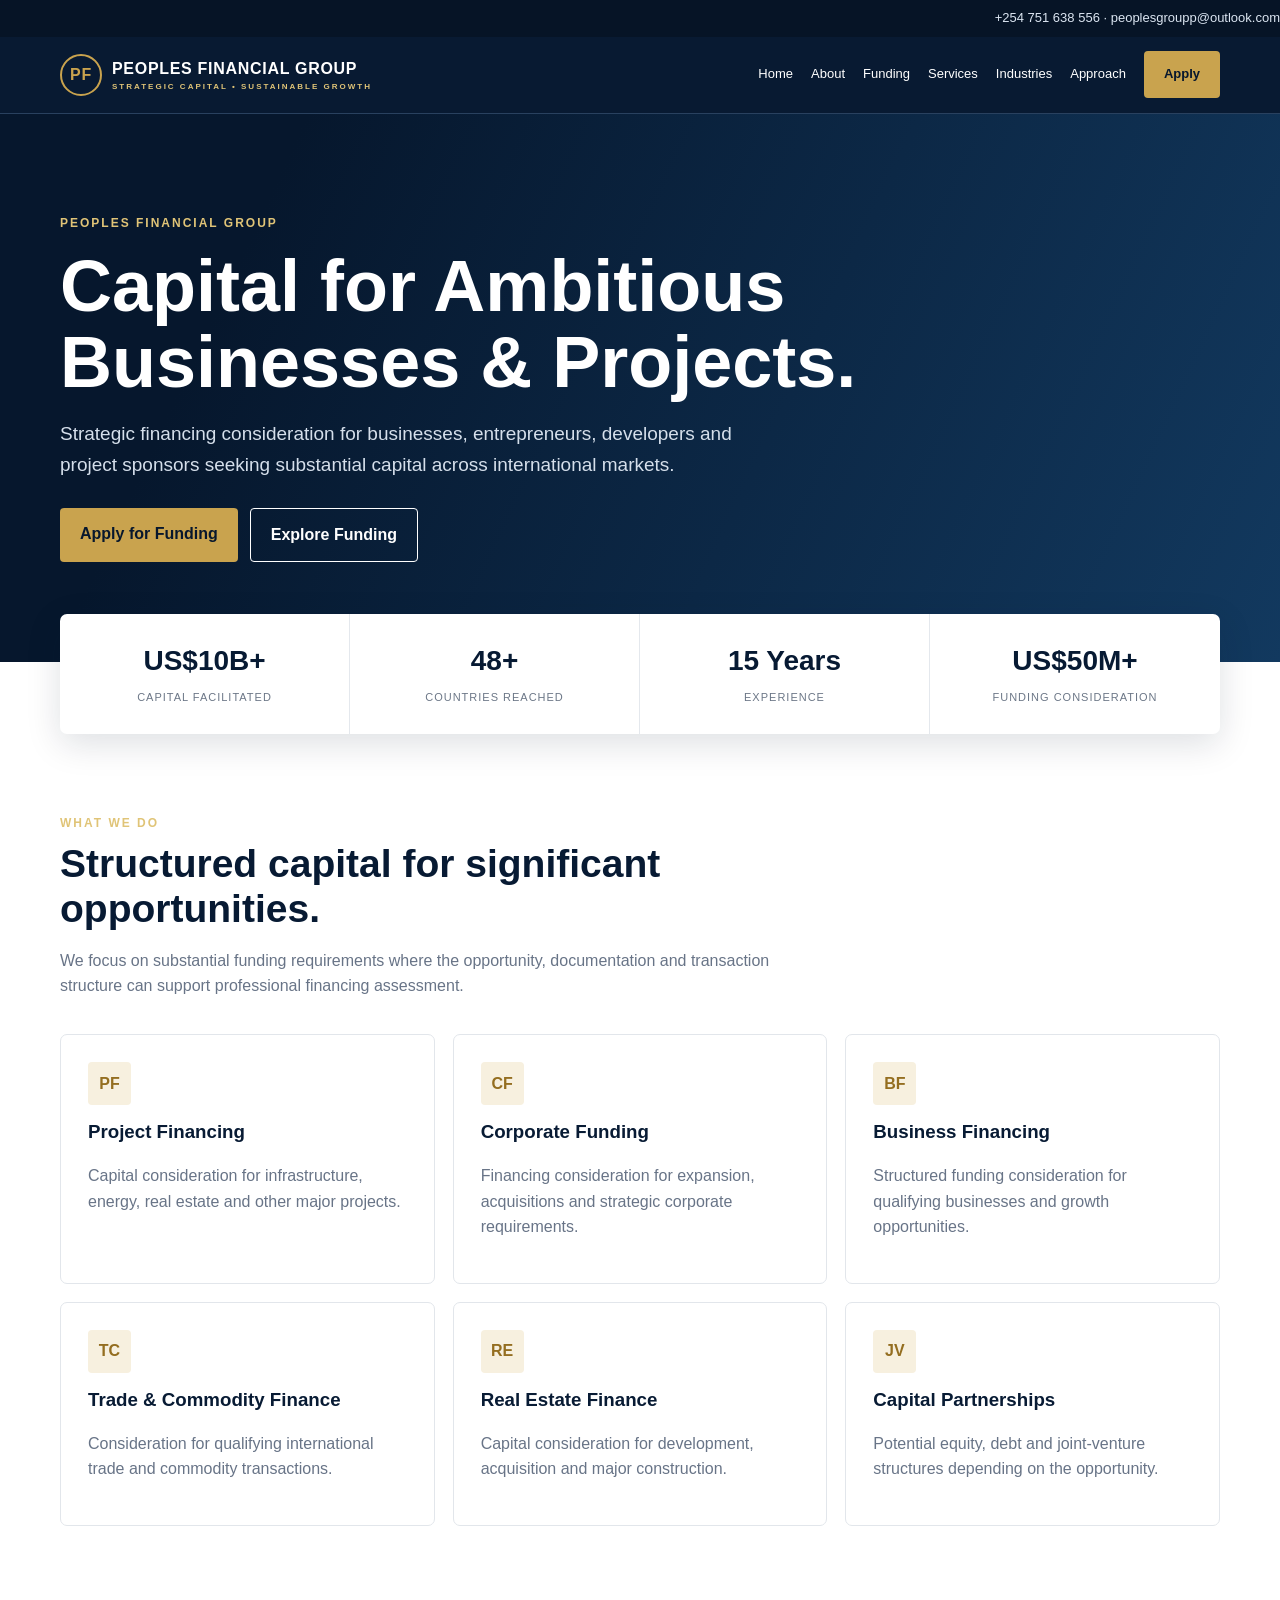
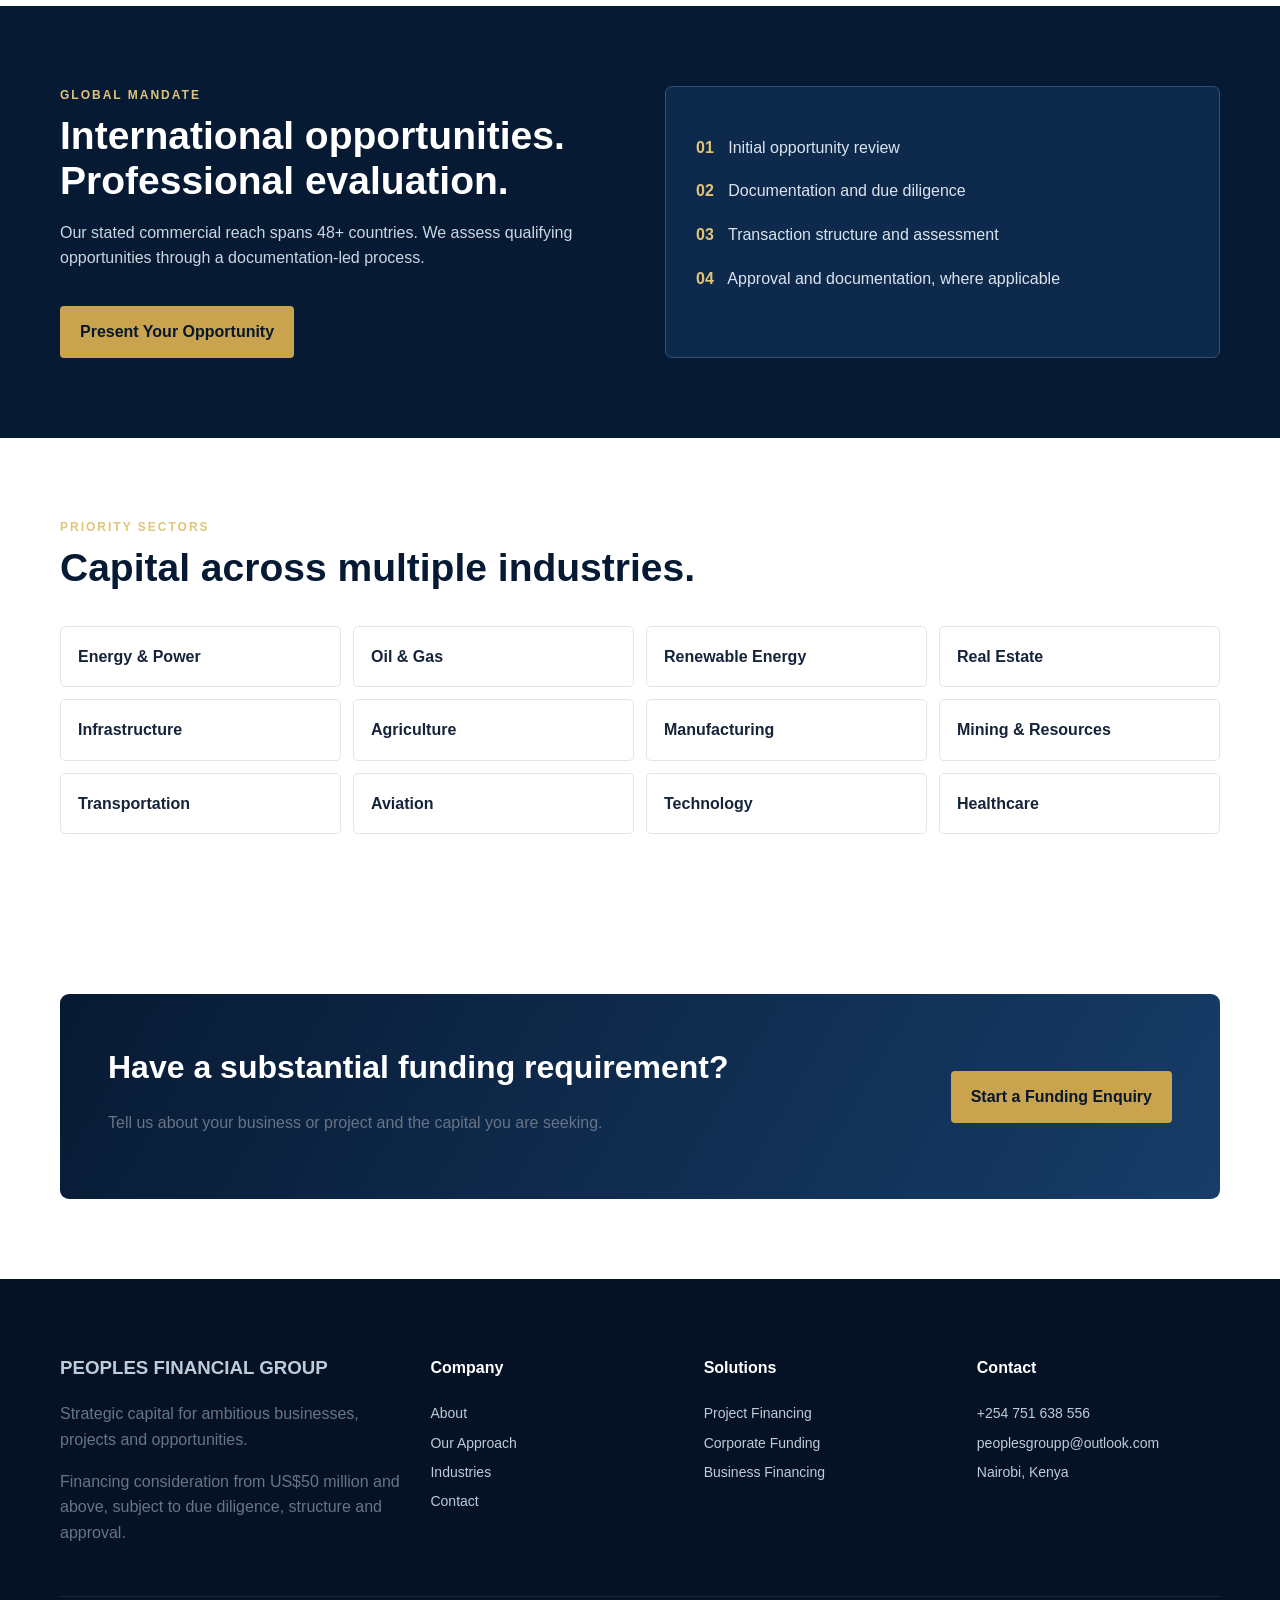
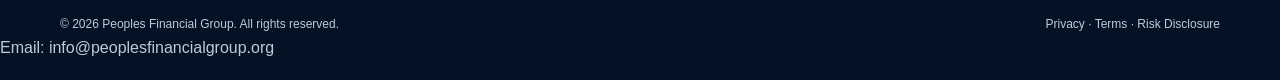
==== index.html @ e7d1cc79 "first" ====
<!doctype html><html><head><meta charset="utf-8"><meta name="viewport" content="width=device-width,initial-scale=1"><title>Home | Peoples Financial Group</title><meta name="description" content="Peoples Financial Group — strategic capital and financing consideration from US$50 million and above."><link rel="stylesheet" href="assets/style.css"></head><body><div class="top">+254 751 638 556 · peoplesgroupp@outlook.com</div><div class="nav"><div class="wrap navin"><a class="logo" href="index.html"><span class="mark">PF</span><span>PEOPLES FINANCIAL GROUP<small>STRATEGIC CAPITAL • SUSTAINABLE GROWTH</small></span></a><nav><a href="index.html">Home</a><a href="about.html">About</a><a href="funding.html">Funding</a><a href="services.html">Services</a><a href="industries.html">Industries</a><a href="approach.html">Approach</a><a class="btn gold" href="application.html">Apply</a></nav></div></div><main><section class="hero"><div class="wrap"><div class="ey">Peoples Financial Group</div><h1>Capital for Ambitious Businesses & Projects.</h1><p>Strategic financing consideration for businesses, entrepreneurs, developers and project sponsors seeking substantial capital across international markets.</p><div class="actions"><a class="btn gold" href="application.html">Apply for Funding</a><a class="btn outline" href="funding.html">Explore Funding</a></div></div></section><div class="wrap stats"><div class="stat"><b>US$10B+</b><span>Capital Facilitated</span></div><div class="stat"><b>48+</b><span>Countries Reached</span></div><div class="stat"><b>15 Years</b><span>Experience</span></div><div class="stat"><b>US$50M+</b><span>Funding Consideration</span></div></div><section><div class="wrap"><div class="head"><div class="ey">What We Do</div><h2>Structured capital for significant opportunities.</h2><p>We focus on substantial funding requirements where the opportunity, documentation and transaction structure can support professional financing assessment.</p></div><div class="grid"><div class="card"><div class="icon">PF</div><h3>Project Financing</h3><p>Capital consideration for infrastructure, energy, real estate and other major projects.</p></div><div class="card"><div class="icon">CF</div><h3>Corporate Funding</h3><p>Financing consideration for expansion, acquisitions and strategic corporate requirements.</p></div><div class="card"><div class="icon">BF</div><h3>Business Financing</h3><p>Structured funding consideration for qualifying businesses and growth opportunities.</p></div><div class="card"><div class="icon">TC</div><h3>Trade & Commodity Finance</h3><p>Consideration for qualifying international trade and commodity transactions.</p></div><div class="card"><div class="icon">RE</div><h3>Real Estate Finance</h3><p>Capital consideration for development, acquisition and major construction.</p></div><div class="card"><div class="icon">JV</div><h3>Capital Partnerships</h3><p>Potential equity, debt and joint-venture structures depending on the opportunity.</p></div></div></div></section><section class="dark"><div class="wrap split"><div><div class="ey">Global Mandate</div><div class="head"><h2>International opportunities. Professional evaluation.</h2><p>Our stated commercial reach spans 48+ countries. We assess qualifying opportunities through a documentation-led process.</p></div><a class="btn gold" href="application.html">Present Your Opportunity</a></div><div class="panel"><div class="check"><b>01</b> Initial opportunity review</div><div class="check"><b>02</b> Documentation and due diligence</div><div class="check"><b>03</b> Transaction structure and assessment</div><div class="check"><b>04</b> Approval and documentation, where applicable</div></div></div></section><section><div class="wrap"><div class="head"><div class="ey">Priority Sectors</div><h2>Capital across multiple industries.</h2></div><div class="sectors"><div class="sector">Energy & Power</div><div class="sector">Oil & Gas</div><div class="sector">Renewable Energy</div><div class="sector">Real Estate</div><div class="sector">Infrastructure</div><div class="sector">Agriculture</div><div class="sector">Manufacturing</div><div class="sector">Mining & Resources</div><div class="sector">Transportation</div><div class="sector">Aviation</div><div class="sector">Technology</div><div class="sector">Healthcare</div></div></div></section><section><div class="wrap"><div class="cta"><div><h2>Have a substantial funding requirement?</h2><p>Tell us about your business or project and the capital you are seeking.</p></div><a class="btn gold" href="application.html">Start a Funding Enquiry</a></div></div></section></main><footer><div class="wrap foot"><div><h3>PEOPLES FINANCIAL GROUP</h3><p>Strategic capital for ambitious businesses, projects and opportunities.</p><p>Financing consideration from US$50 million and above, subject to due diligence, structure and approval.</p></div><div><h4>Company</h4><a href="about.html">About</a><a href="approach.html">Our Approach</a><a href="industries.html">Industries</a><a href="contact.html">Contact</a></div><div><h4>Solutions</h4><a href="funding.html">Project Financing</a><a href="services.html">Corporate Funding</a><a href="services.html">Business Financing</a></div><div><h4>Contact</h4><a href="tel:+254751638556">+254 751 638 556</a><a href="mailto:peoplesgroupp@outlook.com">peoplesgroupp@outlook.com</a><a href="contact.html">Nairobi, Kenya</a></div></div><div class="wrap legal"><span>© 2026 Peoples Financial Group. All rights reserved.</span><span><a href="privacy.html">Privacy</a> · <a href="terms.html">Terms</a> · <a href="risk.html">Risk Disclosure</a></span></div><div class="website-contact-email">Email: <a href="mailto:info@peoplesfinancialgroup.org">info@peoplesfinancialgroup.org</a></div></footer></body></html>
---- assets/style.css ----
*{box-sizing:border-box}body{margin:0;font-family:Arial,sans-serif;color:#15243a;line-height:1.6}a{text-decoration:none;color:inherit}.wrap{max-width:1160px;margin:auto;width:92%}.top{background:#061426;color:#dbe5f1;padding:8px 0;font-size:13px;text-align:right}.nav{background:#081a32;color:white;position:sticky;top:0;z-index:5;border-bottom:1px solid #29415f}.navin{min-height:76px;display:flex;align-items:center;justify-content:space-between}.logo{display:flex;gap:10px;align-items:center;font-weight:800;letter-spacing:.7px}.mark{width:42px;height:42px;border:2px solid #c9a34e;border-radius:50%;display:grid;place-items:center;color:#c9a34e}.logo small{display:block;font-size:8px;letter-spacing:2px;color:#e0c477}nav{display:flex;gap:18px;align-items:center;font-size:13px}nav a:hover{color:#e0c477}.btn{display:inline-block;padding:13px 20px;border-radius:4px;font-weight:700}.gold{background:#c9a34e;color:#07172d}.outline{border:1px solid #fff;color:#fff}.hero{background:linear-gradient(115deg,#06172d 20%,#12395f 100%);color:#fff;padding:100px 0}.ey{color:#e0c477;text-transform:uppercase;letter-spacing:2px;font-size:12px;font-weight:800}.hero h1{font-size:clamp(44px,6vw,72px);line-height:1.05;max-width:820px;margin:16px 0}.hero p{font-size:19px;max-width:720px;color:#d5dfeb}.actions{display:flex;gap:12px;flex-wrap:wrap;margin-top:28px}.stats{display:grid;grid-template-columns:repeat(4,1fr);background:#fff;box-shadow:0 10px 35px #07182f22;border-radius:7px;margin-top:-48px;position:relative}.stat{text-align:center;padding:25px;border-right:1px solid #e4e8ed}.stat:last-child{border:0}.stat b{display:block;font-size:28px;color:#071a33}.stat span{font-size:11px;color:#6c7787;text-transform:uppercase;letter-spacing:1px}section{padding:80px 0}.head{max-width:720px;margin-bottom:35px}.head h2{font-size:39px;line-height:1.15;color:#071a33;margin:9px 0}.head p,p{color:#687487}.grid{display:grid;grid-template-columns:repeat(3,1fr);gap:18px}.card{border:1px solid #e2e6eb;border-radius:7px;padding:27px;background:#fff}.card h3{color:#081b34;margin:12px 0 7px}.icon{width:43px;height:43px;background:#f7f0df;color:#946e20;display:grid;place-items:center;font-weight:800;border-radius:4px}.dark{background:#071a33;color:white}.dark h2,.dark h3{color:white}.dark p{color:#cbd6e3}.split{display:grid;grid-template-columns:1fr 1fr;gap:50px}.panel{background:#0d2a4d;padding:30px;border:1px solid #355171;border-radius:7px}.check{margin:18px 0;color:#dbe4ee}.check b{color:#e0c477;margin-right:10px}.sectors{display:grid;grid-template-columns:repeat(4,1fr);gap:12px}.sector{border:1px solid #e2e6eb;padding:17px;border-radius:5px;font-weight:700}.cta{background:linear-gradient(120deg,#071a33,#173d68);color:#fff;padding:48px;border-radius:9px;display:flex;justify-content:space-between;align-items:center}.cta h2{margin:0;font-size:32px}.page{background:#071a33;color:#fff;padding:75px 0}.page h1{font-size:52px;margin:10px 0;line-height:1.1}.page p{color:#ccd8e6;max-width:730px}footer{background:#051124;color:#bfcbd9;padding:55px 0 20px}.foot{display:grid;grid-template-columns:1.4fr 1fr 1fr 1fr;gap:30px}.foot h4{color:#fff}.foot a{display:block;margin:7px 0;font-size:14px}.legal{border-top:1px solid #ffffff18;margin-top:35px;padding-top:18px;font-size:12px;display:flex;justify-content:space-between}.form{max-width:850px;border:1px solid #e1e5eb;padding:30px;border-radius:8px}.formgrid{display:grid;grid-template-columns:1fr 1fr;gap:18px}label{display:block;font-size:13px;font-weight:700;margin-bottom:6px}input,textarea,select{width:100%;padding:12px;border:1px solid #ccd3dc;border-radius:4px;margin-bottom:17px;font:inherit}textarea{min-height:130px}.notice{background:#fff8e8;border-left:4px solid #c9a34e;padding:16px;margin-bottom:25px}@media(max-width:850px){nav{display:none}.grid,.split,.foot{grid-template-columns:1fr 1fr}.sectors{grid-template-columns:1fr 1fr}.stats{grid-template-columns:1fr 1fr}}@media(max-width:560px){.grid,.split,.foot,.sectors,.formgrid,.stats{grid-template-columns:1fr}.cta{display:block}.hero{padding:75px 0}.page h1{font-size:40px}.legal{display:block}}
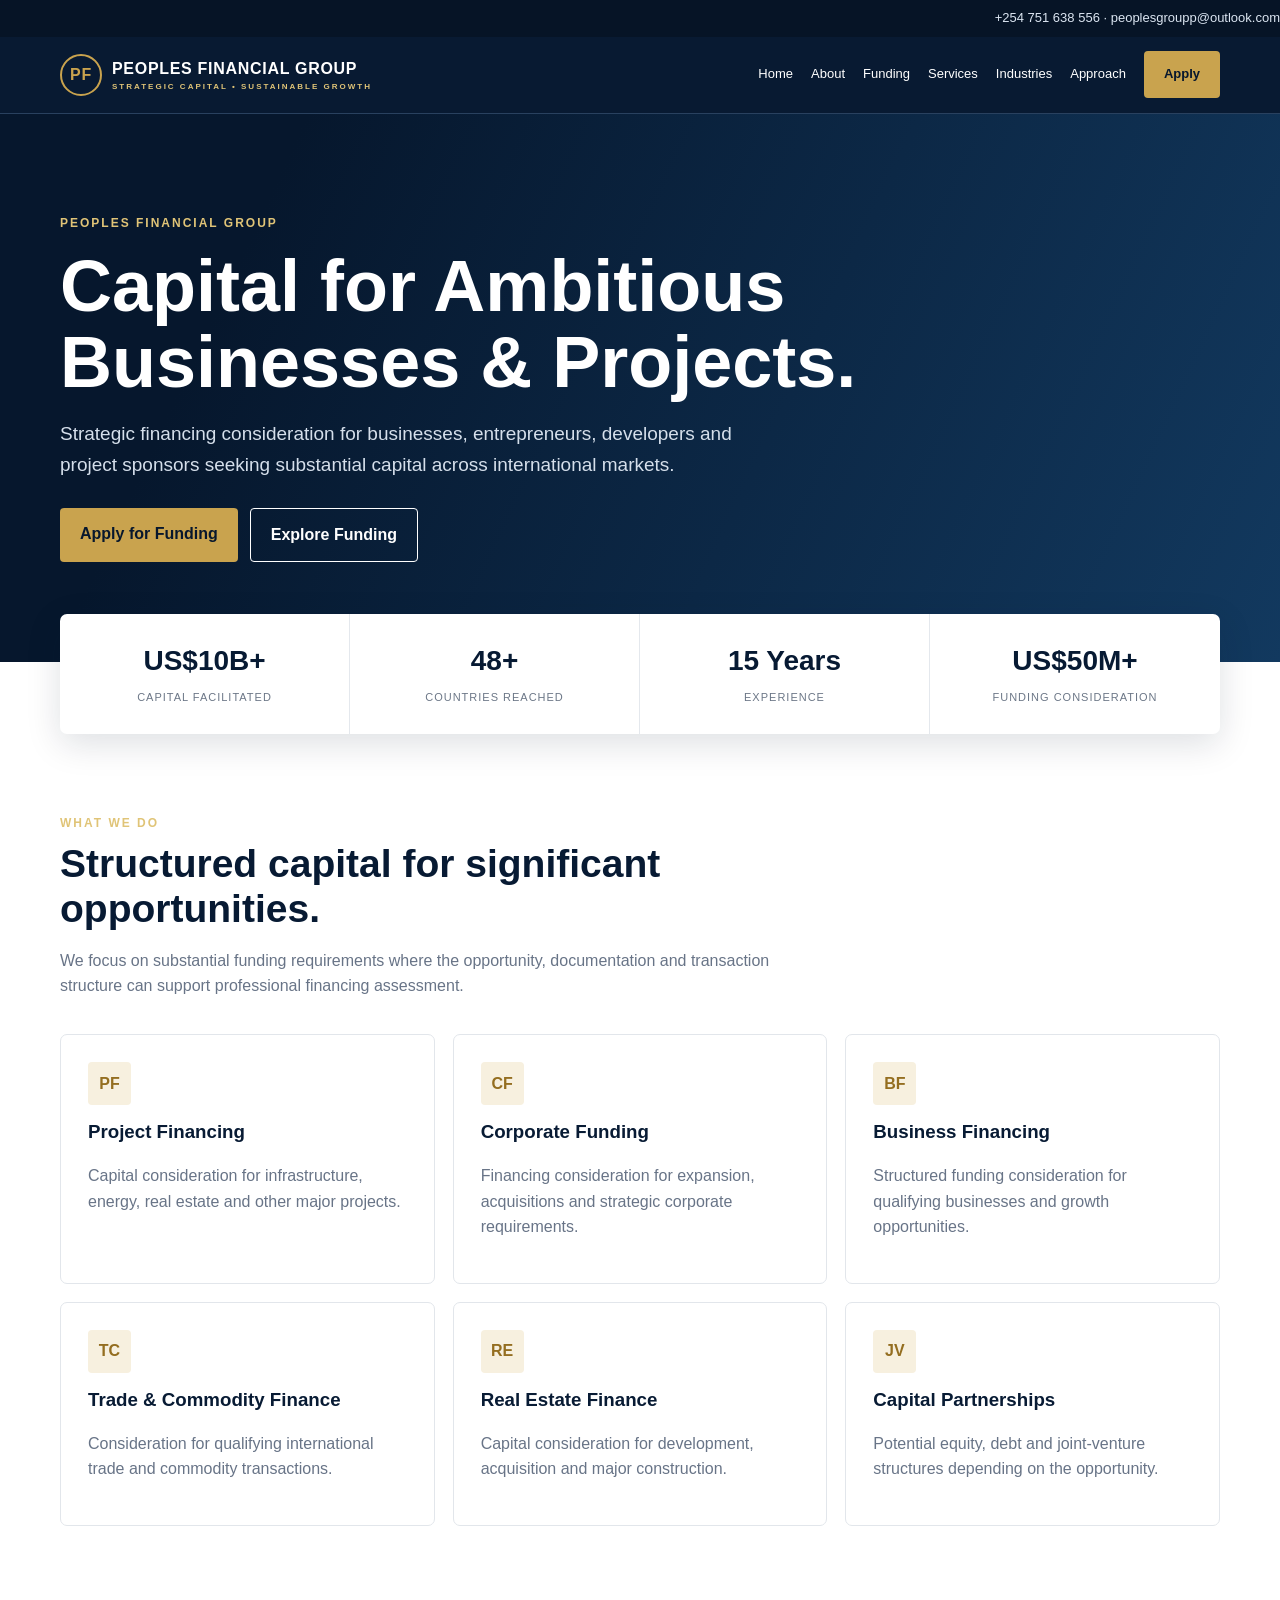
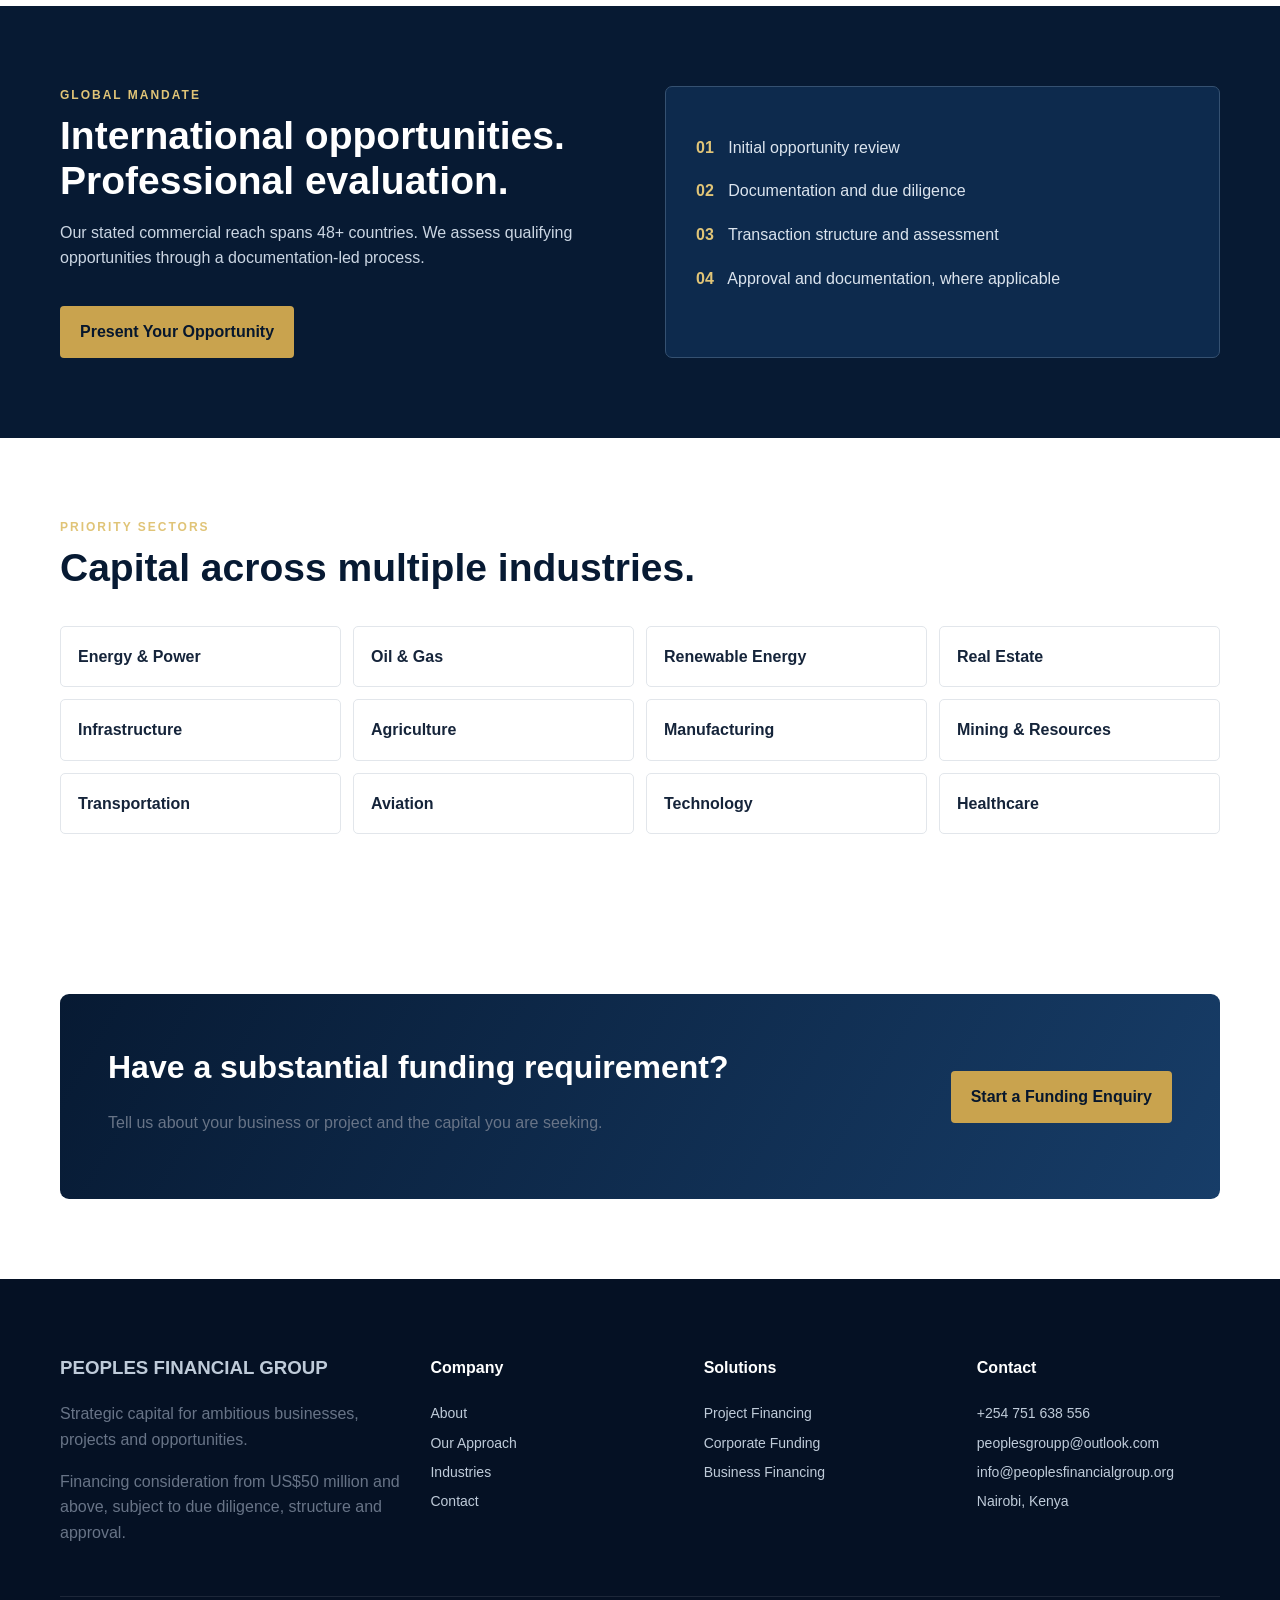
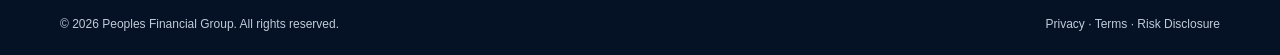
==== commit 094b0f85: "email change" ====
--- a/index.html
+++ b/index.html
@@ -1 +1 @@
-<!doctype html><html><head><meta charset="utf-8"><meta name="viewport" content="width=device-width,initial-scale=1"><title>Home | Peoples Financial Group</title><meta name="description" content="Peoples Financial Group — strategic capital and financing consideration from US$50 million and above."><link rel="stylesheet" href="assets/style.css"></head><body><div class="top">+254 751 638 556 · peoplesgroupp@outlook.com</div><div class="nav"><div class="wrap navin"><a class="logo" href="index.html"><span class="mark">PF</span><span>PEOPLES FINANCIAL GROUP<small>STRATEGIC CAPITAL • SUSTAINABLE GROWTH</small></span></a><nav><a href="index.html">Home</a><a href="about.html">About</a><a href="funding.html">Funding</a><a href="services.html">Services</a><a href="industries.html">Industries</a><a href="approach.html">Approach</a><a class="btn gold" href="application.html">Apply</a></nav></div></div><main><section class="hero"><div class="wrap"><div class="ey">Peoples Financial Group</div><h1>Capital for Ambitious Businesses & Projects.</h1><p>Strategic financing consideration for businesses, entrepreneurs, developers and project sponsors seeking substantial capital across international markets.</p><div class="actions"><a class="btn gold" href="application.html">Apply for Funding</a><a class="btn outline" href="funding.html">Explore Funding</a></div></div></section><div class="wrap stats"><div class="stat"><b>US$10B+</b><span>Capital Facilitated</span></div><div class="stat"><b>48+</b><span>Countries Reached</span></div><div class="stat"><b>15 Years</b><span>Experience</span></div><div class="stat"><b>US$50M+</b><span>Funding Consideration</span></div></div><section><div class="wrap"><div class="head"><div class="ey">What We Do</div><h2>Structured capital for significant opportunities.</h2><p>We focus on substantial funding requirements where the opportunity, documentation and transaction structure can support professional financing assessment.</p></div><div class="grid"><div class="card"><div class="icon">PF</div><h3>Project Financing</h3><p>Capital consideration for infrastructure, energy, real estate and other major projects.</p></div><div class="card"><div class="icon">CF</div><h3>Corporate Funding</h3><p>Financing consideration for expansion, acquisitions and strategic corporate requirements.</p></div><div class="card"><div class="icon">BF</div><h3>Business Financing</h3><p>Structured funding consideration for qualifying businesses and growth opportunities.</p></div><div class="card"><div class="icon">TC</div><h3>Trade & Commodity Finance</h3><p>Consideration for qualifying international trade and commodity transactions.</p></div><div class="card"><div class="icon">RE</div><h3>Real Estate Finance</h3><p>Capital consideration for development, acquisition and major construction.</p></div><div class="card"><div class="icon">JV</div><h3>Capital Partnerships</h3><p>Potential equity, debt and joint-venture structures depending on the opportunity.</p></div></div></div></section><section class="dark"><div class="wrap split"><div><div class="ey">Global Mandate</div><div class="head"><h2>International opportunities. Professional evaluation.</h2><p>Our stated commercial reach spans 48+ countries. We assess qualifying opportunities through a documentation-led process.</p></div><a class="btn gold" href="application.html">Present Your Opportunity</a></div><div class="panel"><div class="check"><b>01</b> Initial opportunity review</div><div class="check"><b>02</b> Documentation and due diligence</div><div class="check"><b>03</b> Transaction structure and assessment</div><div class="check"><b>04</b> Approval and documentation, where applicable</div></div></div></section><section><div class="wrap"><div class="head"><div class="ey">Priority Sectors</div><h2>Capital across multiple industries.</h2></div><div class="sectors"><div class="sector">Energy & Power</div><div class="sector">Oil & Gas</div><div class="sector">Renewable Energy</div><div class="sector">Real Estate</div><div class="sector">Infrastructure</div><div class="sector">Agriculture</div><div class="sector">Manufacturing</div><div class="sector">Mining & Resources</div><div class="sector">Transportation</div><div class="sector">Aviation</div><div class="sector">Technology</div><div class="sector">Healthcare</div></div></div></section><section><div class="wrap"><div class="cta"><div><h2>Have a substantial funding requirement?</h2><p>Tell us about your business or project and the capital you are seeking.</p></div><a class="btn gold" href="application.html">Start a Funding Enquiry</a></div></div></section></main><footer><div class="wrap foot"><div><h3>PEOPLES FINANCIAL GROUP</h3><p>Strategic capital for ambitious businesses, projects and opportunities.</p><p>Financing consideration from US$50 million and above, subject to due diligence, structure and approval.</p></div><div><h4>Company</h4><a href="about.html">About</a><a href="approach.html">Our Approach</a><a href="industries.html">Industries</a><a href="contact.html">Contact</a></div><div><h4>Solutions</h4><a href="funding.html">Project Financing</a><a href="services.html">Corporate Funding</a><a href="services.html">Business Financing</a></div><div><h4>Contact</h4><a href="tel:+254751638556">+254 751 638 556</a><a href="mailto:peoplesgroupp@outlook.com">peoplesgroupp@outlook.com</a><a href="contact.html">Nairobi, Kenya</a></div></div><div class="wrap legal"><span>© 2026 Peoples Financial Group. All rights reserved.</span><span><a href="privacy.html">Privacy</a> · <a href="terms.html">Terms</a> · <a href="risk.html">Risk Disclosure</a></span></div><div class="website-contact-email">Email: <a href="mailto:info@peoplesfinancialgroup.org">info@peoplesfinancialgroup.org</a></div></footer></body></html>+<!doctype html><html><head><meta charset="utf-8"><meta name="viewport" content="width=device-width,initial-scale=1"><title>Home | Peoples Financial Group</title><meta name="description" content="Peoples Financial Group — strategic capital and financing consideration from US$50 million and above."><link rel="stylesheet" href="assets/style.css"></head><body><div class="top">+254 751 638 556 · peoplesgroupp@outlook.com</div><div class="nav"><div class="wrap navin"><a class="logo" href="index.html"><span class="mark">PF</span><span>PEOPLES FINANCIAL GROUP<small>STRATEGIC CAPITAL • SUSTAINABLE GROWTH</small></span></a><nav><a href="index.html">Home</a><a href="about.html">About</a><a href="funding.html">Funding</a><a href="services.html">Services</a><a href="industries.html">Industries</a><a href="approach.html">Approach</a><a class="btn gold" href="application.html">Apply</a></nav></div></div><main><section class="hero"><div class="wrap"><div class="ey">Peoples Financial Group</div><h1>Capital for Ambitious Businesses & Projects.</h1><p>Strategic financing consideration for businesses, entrepreneurs, developers and project sponsors seeking substantial capital across international markets.</p><div class="actions"><a class="btn gold" href="application.html">Apply for Funding</a><a class="btn outline" href="funding.html">Explore Funding</a></div></div></section><div class="wrap stats"><div class="stat"><b>US$10B+</b><span>Capital Facilitated</span></div><div class="stat"><b>48+</b><span>Countries Reached</span></div><div class="stat"><b>15 Years</b><span>Experience</span></div><div class="stat"><b>US$50M+</b><span>Funding Consideration</span></div></div><section><div class="wrap"><div class="head"><div class="ey">What We Do</div><h2>Structured capital for significant opportunities.</h2><p>We focus on substantial funding requirements where the opportunity, documentation and transaction structure can support professional financing assessment.</p></div><div class="grid"><div class="card"><div class="icon">PF</div><h3>Project Financing</h3><p>Capital consideration for infrastructure, energy, real estate and other major projects.</p></div><div class="card"><div class="icon">CF</div><h3>Corporate Funding</h3><p>Financing consideration for expansion, acquisitions and strategic corporate requirements.</p></div><div class="card"><div class="icon">BF</div><h3>Business Financing</h3><p>Structured funding consideration for qualifying businesses and growth opportunities.</p></div><div class="card"><div class="icon">TC</div><h3>Trade & Commodity Finance</h3><p>Consideration for qualifying international trade and commodity transactions.</p></div><div class="card"><div class="icon">RE</div><h3>Real Estate Finance</h3><p>Capital consideration for development, acquisition and major construction.</p></div><div class="card"><div class="icon">JV</div><h3>Capital Partnerships</h3><p>Potential equity, debt and joint-venture structures depending on the opportunity.</p></div></div></div></section><section class="dark"><div class="wrap split"><div><div class="ey">Global Mandate</div><div class="head"><h2>International opportunities. Professional evaluation.</h2><p>Our stated commercial reach spans 48+ countries. We assess qualifying opportunities through a documentation-led process.</p></div><a class="btn gold" href="application.html">Present Your Opportunity</a></div><div class="panel"><div class="check"><b>01</b> Initial opportunity review</div><div class="check"><b>02</b> Documentation and due diligence</div><div class="check"><b>03</b> Transaction structure and assessment</div><div class="check"><b>04</b> Approval and documentation, where applicable</div></div></div></section><section><div class="wrap"><div class="head"><div class="ey">Priority Sectors</div><h2>Capital across multiple industries.</h2></div><div class="sectors"><div class="sector">Energy & Power</div><div class="sector">Oil & Gas</div><div class="sector">Renewable Energy</div><div class="sector">Real Estate</div><div class="sector">Infrastructure</div><div class="sector">Agriculture</div><div class="sector">Manufacturing</div><div class="sector">Mining & Resources</div><div class="sector">Transportation</div><div class="sector">Aviation</div><div class="sector">Technology</div><div class="sector">Healthcare</div></div></div></section><section><div class="wrap"><div class="cta"><div><h2>Have a substantial funding requirement?</h2><p>Tell us about your business or project and the capital you are seeking.</p></div><a class="btn gold" href="application.html">Start a Funding Enquiry</a></div></div></section></main><footer><div class="wrap foot"><div><h3>PEOPLES FINANCIAL GROUP</h3><p>Strategic capital for ambitious businesses, projects and opportunities.</p><p>Financing consideration from US$50 million and above, subject to due diligence, structure and approval.</p></div><div><h4>Company</h4><a href="about.html">About</a><a href="approach.html">Our Approach</a><a href="industries.html">Industries</a><a href="contact.html">Contact</a></div><div><h4>Solutions</h4><a href="funding.html">Project Financing</a><a href="services.html">Corporate Funding</a><a href="services.html">Business Financing</a></div><div><h4>Contact</h4><a href="tel:+254751638556">+254 751 638 556</a><a href="mailto:peoplesgroupp@outlook.com">peoplesgroupp@outlook.com</a><a href="mailto:info@peoplesfinancialgroup.org">info@peoplesfinancialgroup.org</a><a href="contact.html">Nairobi, Kenya</a></div></div><div class="wrap legal"><span>© 2026 Peoples Financial Group. All rights reserved.</span><span><a href="privacy.html">Privacy</a> · <a href="terms.html">Terms</a> · <a href="risk.html">Risk Disclosure</a></span></div></footer></body></html>
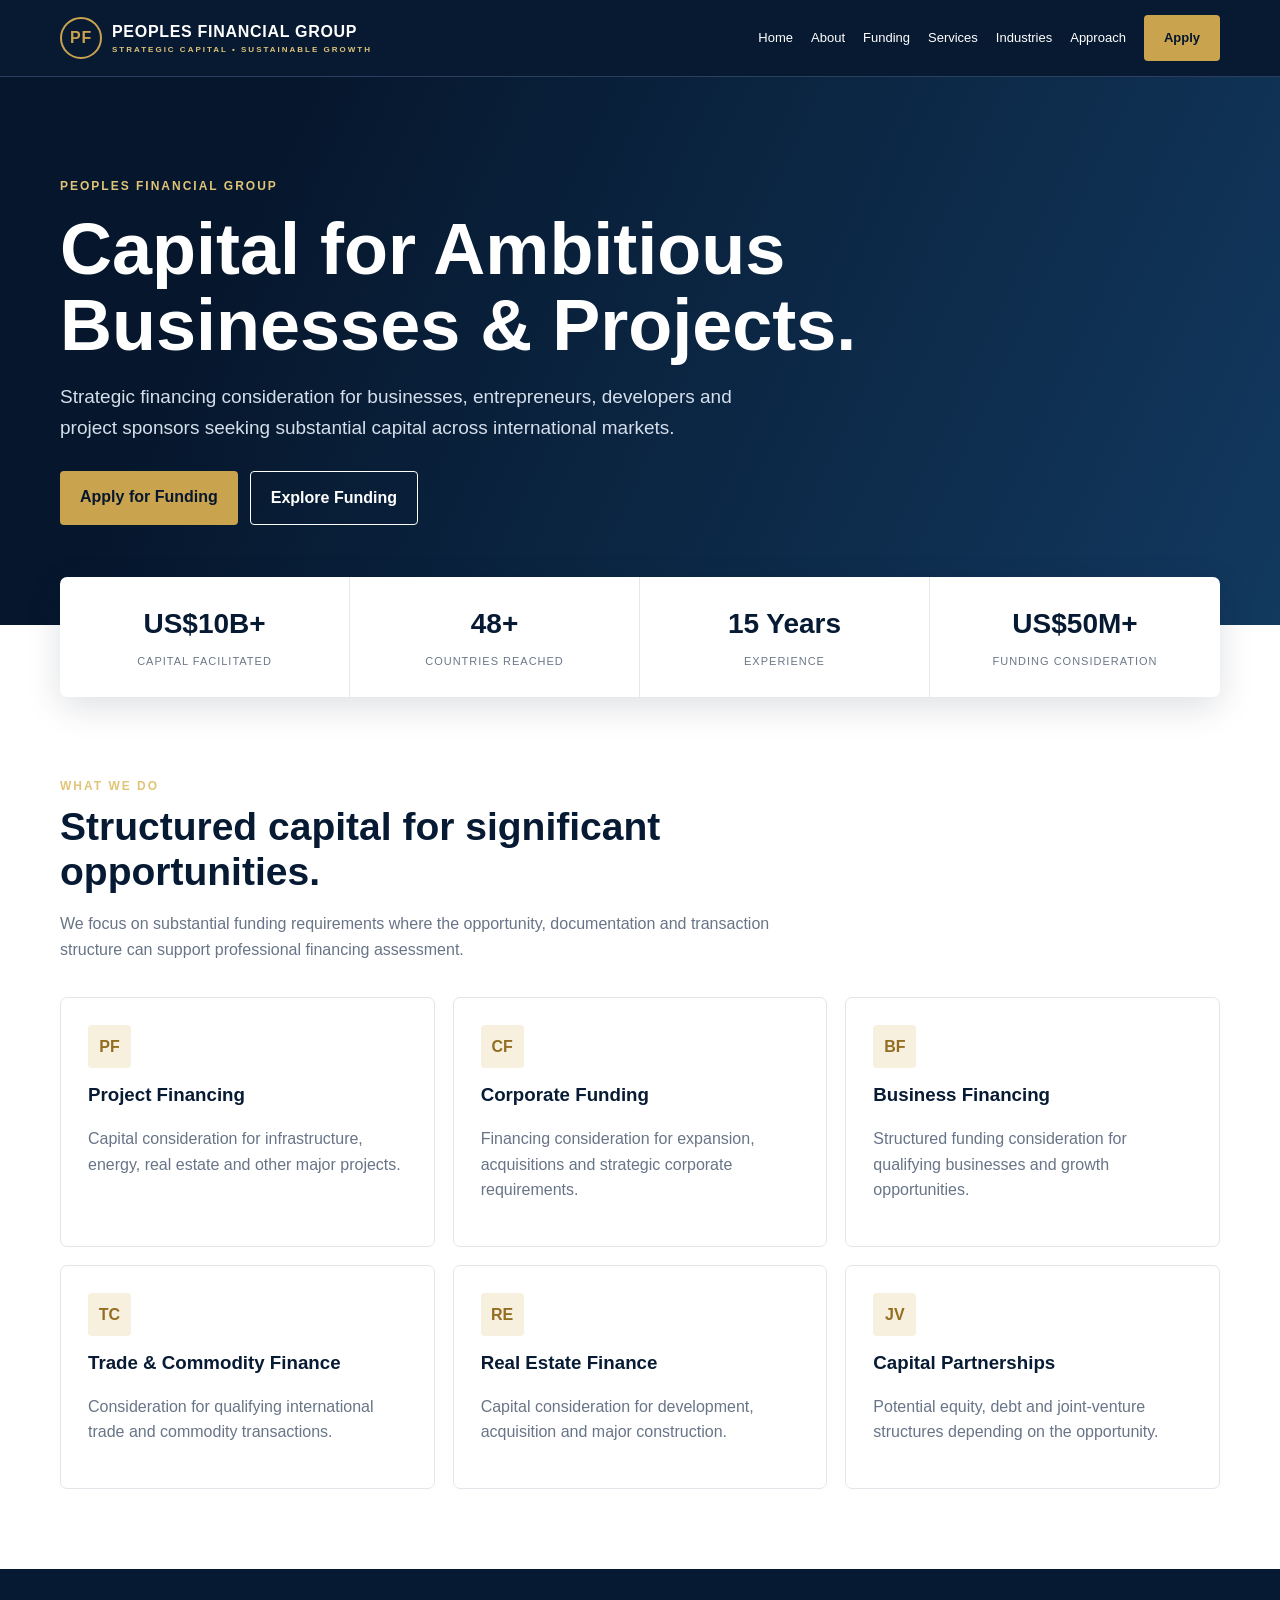
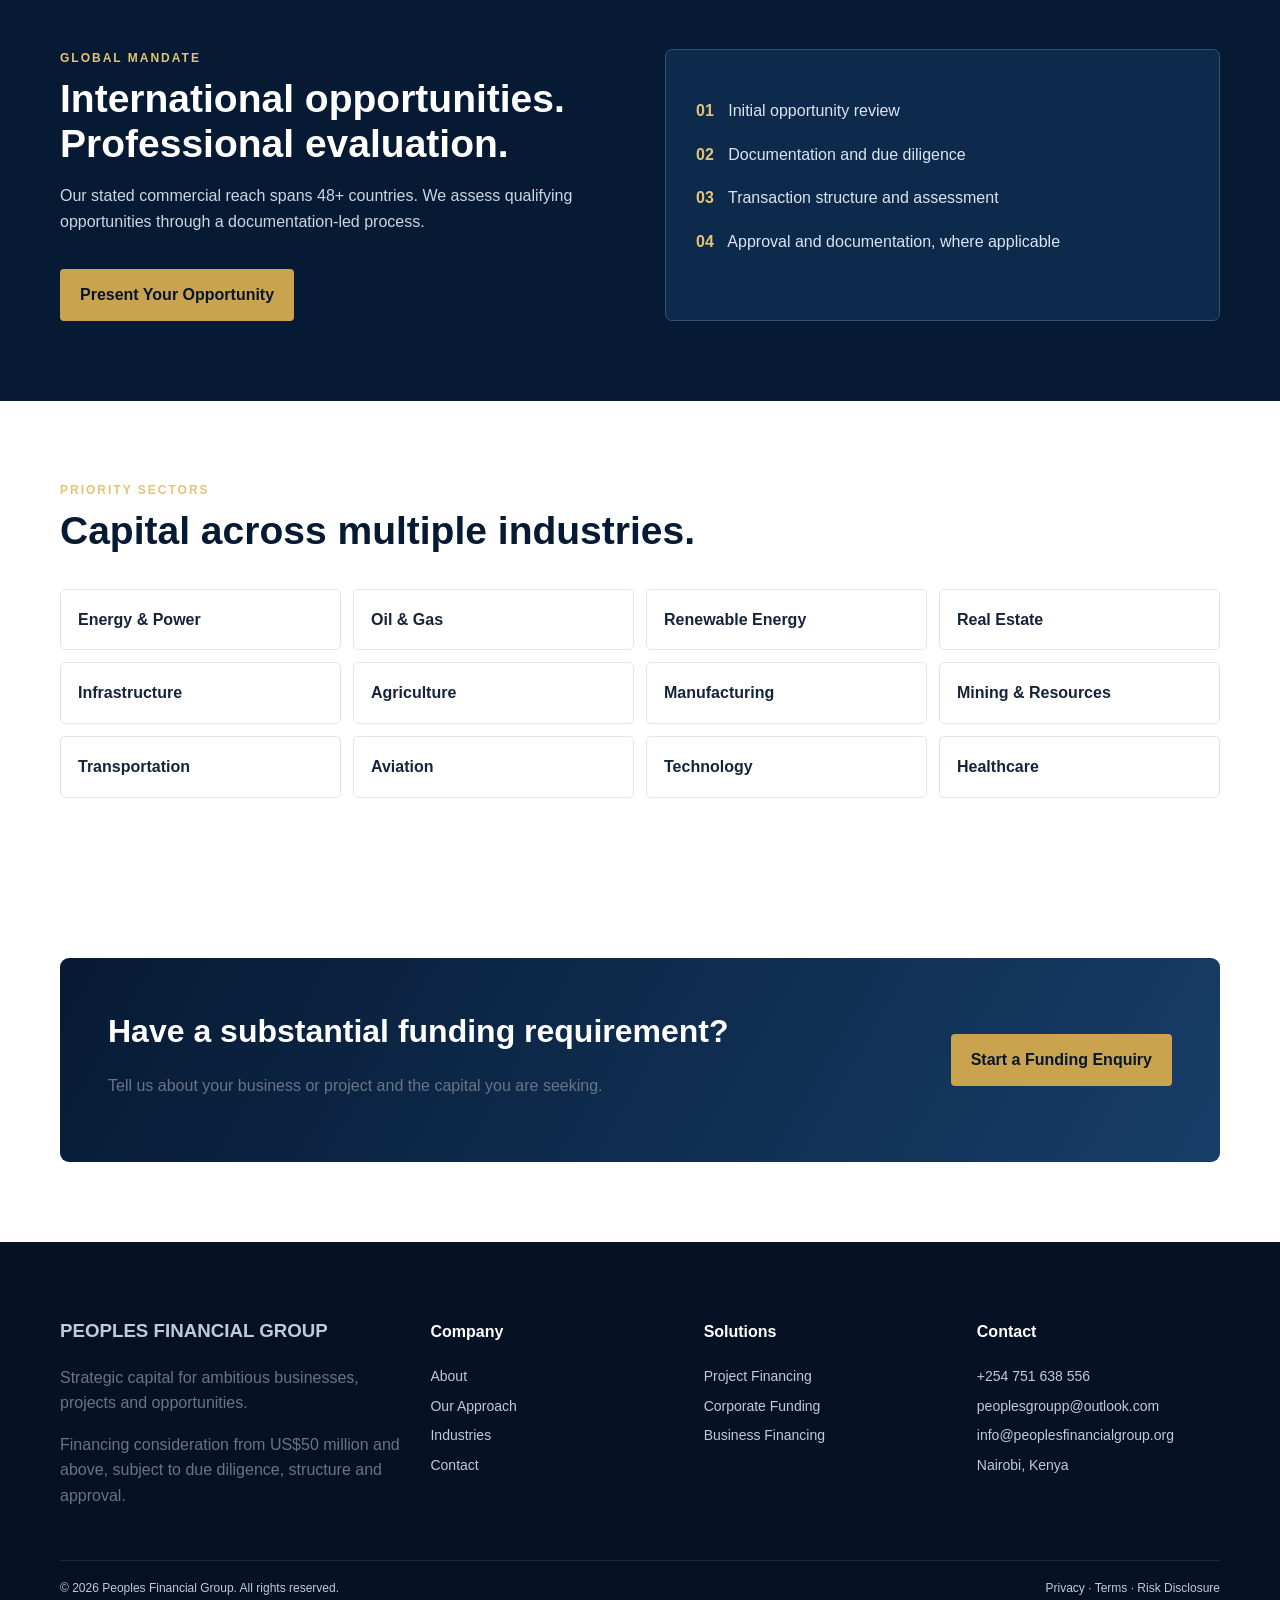
==== commit 3a434185: "remove top email" ====
--- a/index.html
+++ b/index.html
@@ -1 +1 @@
-<!doctype html><html><head><meta charset="utf-8"><meta name="viewport" content="width=device-width,initial-scale=1"><title>Home | Peoples Financial Group</title><meta name="description" content="Peoples Financial Group — strategic capital and financing consideration from US$50 million and above."><link rel="stylesheet" href="assets/style.css"></head><body><div class="top">+254 751 638 556 · peoplesgroupp@outlook.com</div><div class="nav"><div class="wrap navin"><a class="logo" href="index.html"><span class="mark">PF</span><span>PEOPLES FINANCIAL GROUP<small>STRATEGIC CAPITAL • SUSTAINABLE GROWTH</small></span></a><nav><a href="index.html">Home</a><a href="about.html">About</a><a href="funding.html">Funding</a><a href="services.html">Services</a><a href="industries.html">Industries</a><a href="approach.html">Approach</a><a class="btn gold" href="application.html">Apply</a></nav></div></div><main><section class="hero"><div class="wrap"><div class="ey">Peoples Financial Group</div><h1>Capital for Ambitious Businesses & Projects.</h1><p>Strategic financing consideration for businesses, entrepreneurs, developers and project sponsors seeking substantial capital across international markets.</p><div class="actions"><a class="btn gold" href="application.html">Apply for Funding</a><a class="btn outline" href="funding.html">Explore Funding</a></div></div></section><div class="wrap stats"><div class="stat"><b>US$10B+</b><span>Capital Facilitated</span></div><div class="stat"><b>48+</b><span>Countries Reached</span></div><div class="stat"><b>15 Years</b><span>Experience</span></div><div class="stat"><b>US$50M+</b><span>Funding Consideration</span></div></div><section><div class="wrap"><div class="head"><div class="ey">What We Do</div><h2>Structured capital for significant opportunities.</h2><p>We focus on substantial funding requirements where the opportunity, documentation and transaction structure can support professional financing assessment.</p></div><div class="grid"><div class="card"><div class="icon">PF</div><h3>Project Financing</h3><p>Capital consideration for infrastructure, energy, real estate and other major projects.</p></div><div class="card"><div class="icon">CF</div><h3>Corporate Funding</h3><p>Financing consideration for expansion, acquisitions and strategic corporate requirements.</p></div><div class="card"><div class="icon">BF</div><h3>Business Financing</h3><p>Structured funding consideration for qualifying businesses and growth opportunities.</p></div><div class="card"><div class="icon">TC</div><h3>Trade & Commodity Finance</h3><p>Consideration for qualifying international trade and commodity transactions.</p></div><div class="card"><div class="icon">RE</div><h3>Real Estate Finance</h3><p>Capital consideration for development, acquisition and major construction.</p></div><div class="card"><div class="icon">JV</div><h3>Capital Partnerships</h3><p>Potential equity, debt and joint-venture structures depending on the opportunity.</p></div></div></div></section><section class="dark"><div class="wrap split"><div><div class="ey">Global Mandate</div><div class="head"><h2>International opportunities. Professional evaluation.</h2><p>Our stated commercial reach spans 48+ countries. We assess qualifying opportunities through a documentation-led process.</p></div><a class="btn gold" href="application.html">Present Your Opportunity</a></div><div class="panel"><div class="check"><b>01</b> Initial opportunity review</div><div class="check"><b>02</b> Documentation and due diligence</div><div class="check"><b>03</b> Transaction structure and assessment</div><div class="check"><b>04</b> Approval and documentation, where applicable</div></div></div></section><section><div class="wrap"><div class="head"><div class="ey">Priority Sectors</div><h2>Capital across multiple industries.</h2></div><div class="sectors"><div class="sector">Energy & Power</div><div class="sector">Oil & Gas</div><div class="sector">Renewable Energy</div><div class="sector">Real Estate</div><div class="sector">Infrastructure</div><div class="sector">Agriculture</div><div class="sector">Manufacturing</div><div class="sector">Mining & Resources</div><div class="sector">Transportation</div><div class="sector">Aviation</div><div class="sector">Technology</div><div class="sector">Healthcare</div></div></div></section><section><div class="wrap"><div class="cta"><div><h2>Have a substantial funding requirement?</h2><p>Tell us about your business or project and the capital you are seeking.</p></div><a class="btn gold" href="application.html">Start a Funding Enquiry</a></div></div></section></main><footer><div class="wrap foot"><div><h3>PEOPLES FINANCIAL GROUP</h3><p>Strategic capital for ambitious businesses, projects and opportunities.</p><p>Financing consideration from US$50 million and above, subject to due diligence, structure and approval.</p></div><div><h4>Company</h4><a href="about.html">About</a><a href="approach.html">Our Approach</a><a href="industries.html">Industries</a><a href="contact.html">Contact</a></div><div><h4>Solutions</h4><a href="funding.html">Project Financing</a><a href="services.html">Corporate Funding</a><a href="services.html">Business Financing</a></div><div><h4>Contact</h4><a href="tel:+254751638556">+254 751 638 556</a><a href="mailto:peoplesgroupp@outlook.com">peoplesgroupp@outlook.com</a><a href="mailto:info@peoplesfinancialgroup.org">info@peoplesfinancialgroup.org</a><a href="contact.html">Nairobi, Kenya</a></div></div><div class="wrap legal"><span>© 2026 Peoples Financial Group. All rights reserved.</span><span><a href="privacy.html">Privacy</a> · <a href="terms.html">Terms</a> · <a href="risk.html">Risk Disclosure</a></span></div></footer></body></html>+<!doctype html><html><head><meta charset="utf-8"><meta name="viewport" content="width=device-width,initial-scale=1"><title>Home | Peoples Financial Group</title><meta name="description" content="Peoples Financial Group — strategic capital and financing consideration from US$50 million and above."><link rel="stylesheet" href="assets/style.css"></head><body><div class="nav"><div class="wrap navin"><a class="logo" href="index.html"><span class="mark">PF</span><span>PEOPLES FINANCIAL GROUP<small>STRATEGIC CAPITAL • SUSTAINABLE GROWTH</small></span></a><nav><a href="index.html">Home</a><a href="about.html">About</a><a href="funding.html">Funding</a><a href="services.html">Services</a><a href="industries.html">Industries</a><a href="approach.html">Approach</a><a class="btn gold" href="application.html">Apply</a></nav></div></div><main><section class="hero"><div class="wrap"><div class="ey">Peoples Financial Group</div><h1>Capital for Ambitious Businesses & Projects.</h1><p>Strategic financing consideration for businesses, entrepreneurs, developers and project sponsors seeking substantial capital across international markets.</p><div class="actions"><a class="btn gold" href="application.html">Apply for Funding</a><a class="btn outline" href="funding.html">Explore Funding</a></div></div></section><div class="wrap stats"><div class="stat"><b>US$10B+</b><span>Capital Facilitated</span></div><div class="stat"><b>48+</b><span>Countries Reached</span></div><div class="stat"><b>15 Years</b><span>Experience</span></div><div class="stat"><b>US$50M+</b><span>Funding Consideration</span></div></div><section><div class="wrap"><div class="head"><div class="ey">What We Do</div><h2>Structured capital for significant opportunities.</h2><p>We focus on substantial funding requirements where the opportunity, documentation and transaction structure can support professional financing assessment.</p></div><div class="grid"><div class="card"><div class="icon">PF</div><h3>Project Financing</h3><p>Capital consideration for infrastructure, energy, real estate and other major projects.</p></div><div class="card"><div class="icon">CF</div><h3>Corporate Funding</h3><p>Financing consideration for expansion, acquisitions and strategic corporate requirements.</p></div><div class="card"><div class="icon">BF</div><h3>Business Financing</h3><p>Structured funding consideration for qualifying businesses and growth opportunities.</p></div><div class="card"><div class="icon">TC</div><h3>Trade & Commodity Finance</h3><p>Consideration for qualifying international trade and commodity transactions.</p></div><div class="card"><div class="icon">RE</div><h3>Real Estate Finance</h3><p>Capital consideration for development, acquisition and major construction.</p></div><div class="card"><div class="icon">JV</div><h3>Capital Partnerships</h3><p>Potential equity, debt and joint-venture structures depending on the opportunity.</p></div></div></div></section><section class="dark"><div class="wrap split"><div><div class="ey">Global Mandate</div><div class="head"><h2>International opportunities. Professional evaluation.</h2><p>Our stated commercial reach spans 48+ countries. We assess qualifying opportunities through a documentation-led process.</p></div><a class="btn gold" href="application.html">Present Your Opportunity</a></div><div class="panel"><div class="check"><b>01</b> Initial opportunity review</div><div class="check"><b>02</b> Documentation and due diligence</div><div class="check"><b>03</b> Transaction structure and assessment</div><div class="check"><b>04</b> Approval and documentation, where applicable</div></div></div></section><section><div class="wrap"><div class="head"><div class="ey">Priority Sectors</div><h2>Capital across multiple industries.</h2></div><div class="sectors"><div class="sector">Energy & Power</div><div class="sector">Oil & Gas</div><div class="sector">Renewable Energy</div><div class="sector">Real Estate</div><div class="sector">Infrastructure</div><div class="sector">Agriculture</div><div class="sector">Manufacturing</div><div class="sector">Mining & Resources</div><div class="sector">Transportation</div><div class="sector">Aviation</div><div class="sector">Technology</div><div class="sector">Healthcare</div></div></div></section><section><div class="wrap"><div class="cta"><div><h2>Have a substantial funding requirement?</h2><p>Tell us about your business or project and the capital you are seeking.</p></div><a class="btn gold" href="application.html">Start a Funding Enquiry</a></div></div></section></main><footer><div class="wrap foot"><div><h3>PEOPLES FINANCIAL GROUP</h3><p>Strategic capital for ambitious businesses, projects and opportunities.</p><p>Financing consideration from US$50 million and above, subject to due diligence, structure and approval.</p></div><div><h4>Company</h4><a href="about.html">About</a><a href="approach.html">Our Approach</a><a href="industries.html">Industries</a><a href="contact.html">Contact</a></div><div><h4>Solutions</h4><a href="funding.html">Project Financing</a><a href="services.html">Corporate Funding</a><a href="services.html">Business Financing</a></div><div><h4>Contact</h4><a href="tel:+254751638556">+254 751 638 556</a><a href="mailto:peoplesgroupp@outlook.com">peoplesgroupp@outlook.com</a><a href="mailto:info@peoplesfinancialgroup.org">info@peoplesfinancialgroup.org</a><a href="contact.html">Nairobi, Kenya</a></div></div><div class="wrap legal"><span>© 2026 Peoples Financial Group. All rights reserved.</span><span><a href="privacy.html">Privacy</a> · <a href="terms.html">Terms</a> · <a href="risk.html">Risk Disclosure</a></span></div></footer></body></html>
